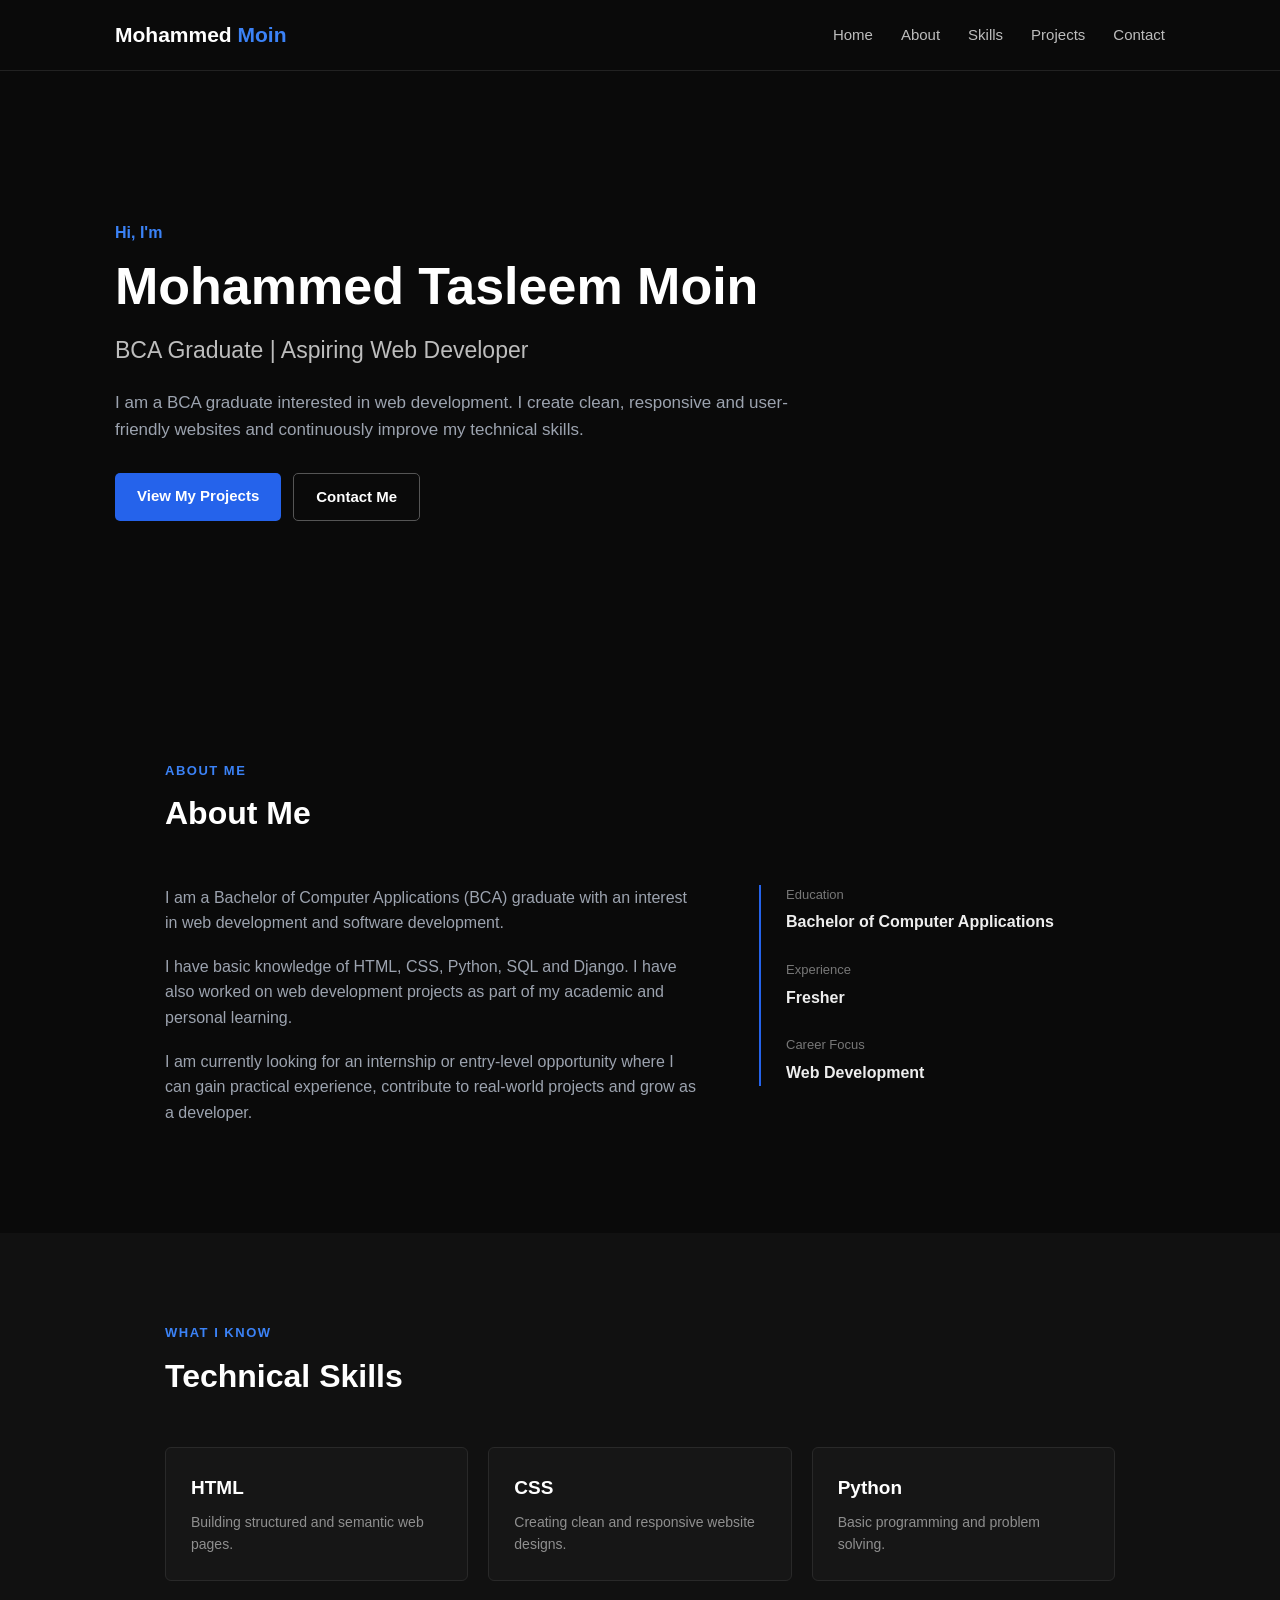
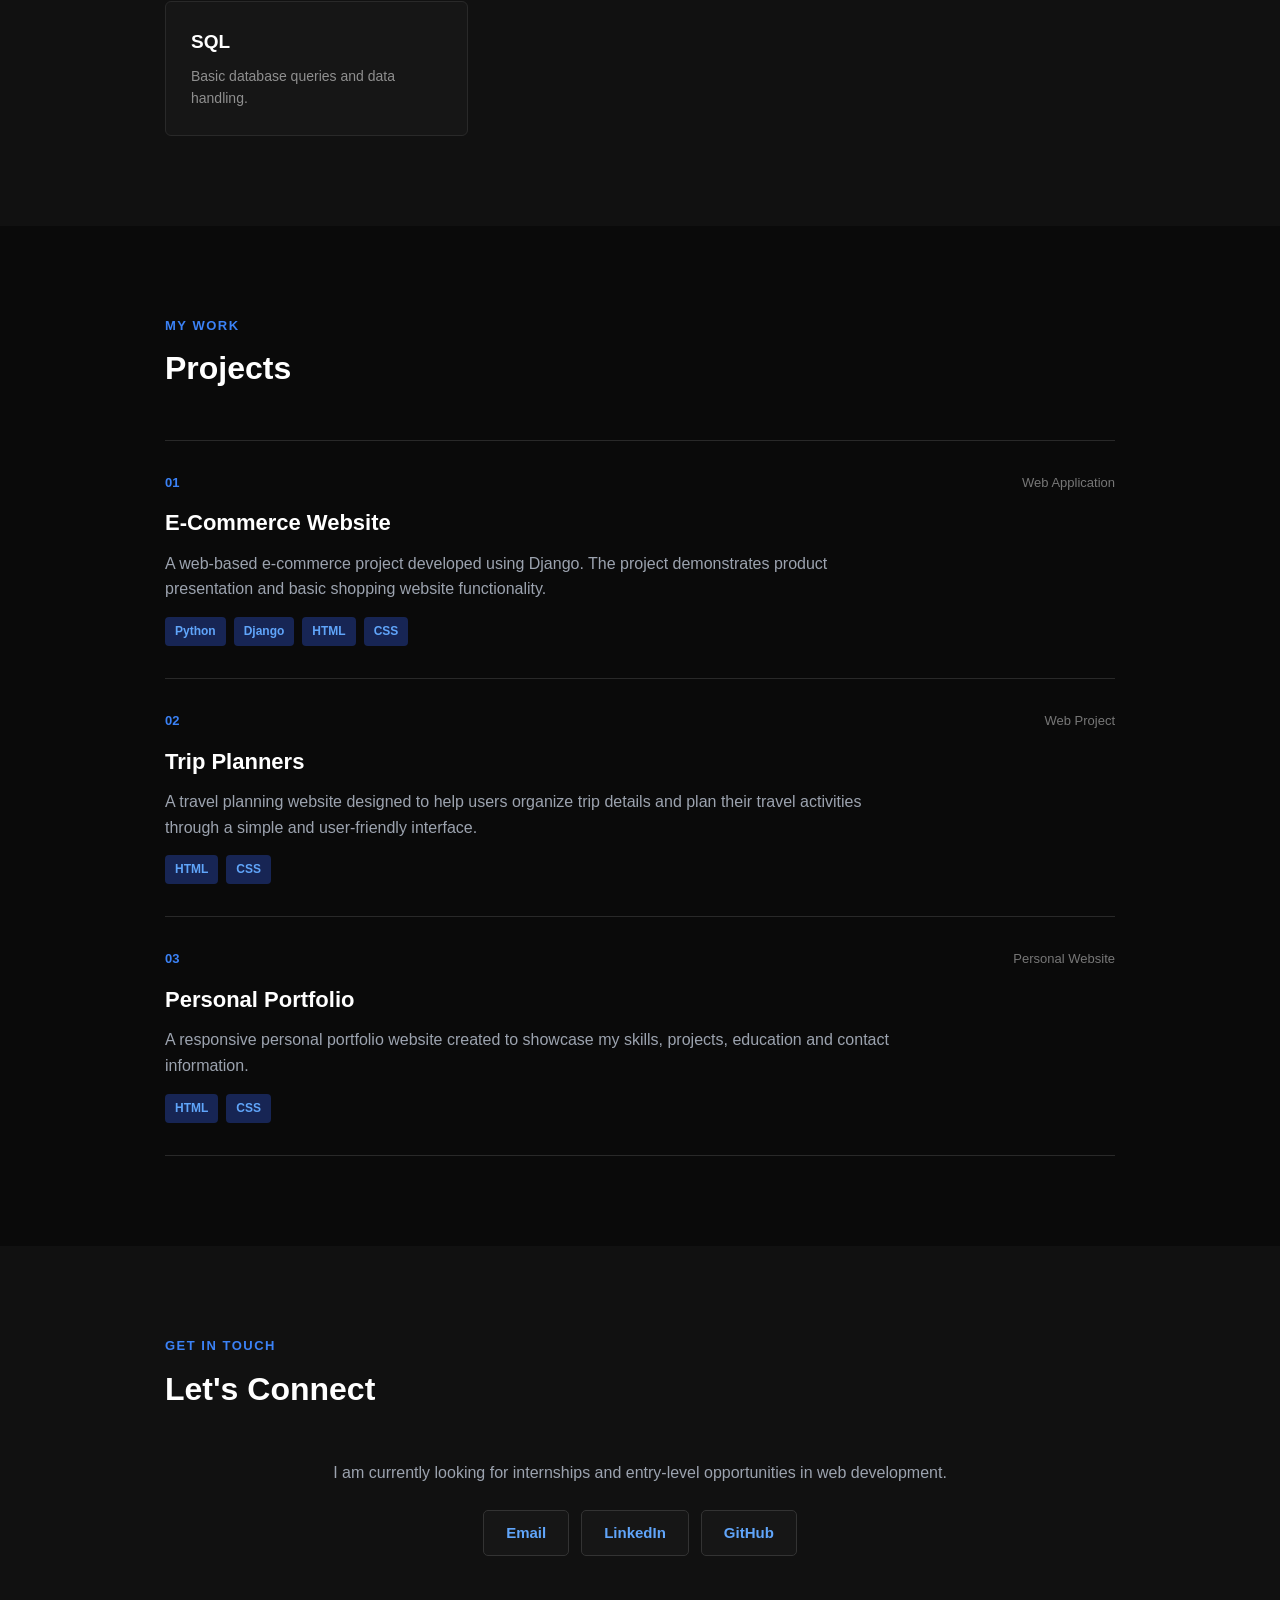
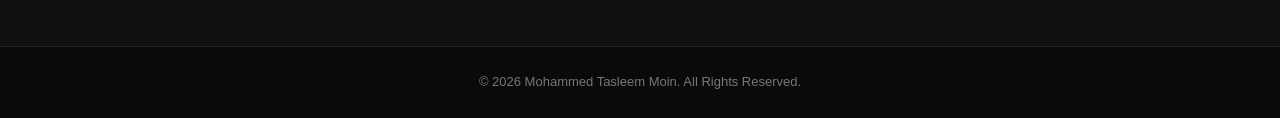
==== index.html @ 20bc186b "Add files via upload" ====
<!DOCTYPE html>
<html lang="en">
<head>
    <meta charset="UTF-8">
    <meta name="viewport" content="width=device-width, initial-scale=1.0">

    <title>Mohammed Tasleem Moin | Web Developer</title>

    <meta name="description"
        content="Portfolio of Mohammed Tasleem Moin, BCA graduate and aspiring web developer.">

    <link rel="stylesheet" href="style.css">
</head>

<body>

    <!-- Navigation -->
    <header class="header">
        <nav class="navbar">

            <a href="#home" class="logo">
                Mohammed <span>Moin</span>
            </a>

            <div class="nav-links">
                <a href="#home">Home</a>
                <a href="#about">About</a>
                <a href="#skills">Skills</a>
                <a href="#projects">Projects</a>
                <a href="#contact">Contact</a>
            </div>

        </nav>
    </header>


    <!-- Hero Section -->
    <main>

        <section id="home" class="hero">

            <div class="hero-content">

                <p class="hero-intro">Hi, I'm</p>

                <h1>Mohammed Tasleem Moin</h1>

                <h2>BCA Graduate | Aspiring Web Developer</h2>

                <p class="hero-description">
                    I am a BCA graduate interested in web development.
                    I create clean, responsive and user-friendly websites
                    and continuously improve my technical skills.
                </p>

                <div class="hero-buttons">
                    <a href="#projects" class="btn primary-btn">
                        View My Projects
                    </a>

                    <a href="#contact" class="btn secondary-btn">
                        Contact Me
                    </a>
                </div>

            </div>

        </section>


        <!-- About Section -->
        <section id="about" class="section">

            <div class="section-heading">
                <p>ABOUT ME</p>
                <h2>About Me</h2>
            </div>

            <div class="about-content">

                <div class="about-text">

                    <p>
                        I am a Bachelor of Computer Applications (BCA)
                        graduate with an interest in web development and
                        software development.
                    </p>

                    <p>
                        I have basic knowledge of HTML, CSS, Python, SQL
                        and Django. I have also worked on web development
                        projects as part of my academic and personal learning.
                    </p>

                    <p>
                        I am currently looking for an internship or
                        entry-level opportunity where I can gain practical
                        experience, contribute to real-world projects and
                        grow as a developer.
                    </p>

                </div>

                <div class="about-details">

                    <div class="detail">
                        <span>Education</span>
                        <strong>Bachelor of Computer Applications</strong>
                    </div>

                    <div class="detail">
                        <span>Experience</span>
                        <strong>Fresher</strong>
                    </div>

                    <div class="detail">
                        <span>Career Focus</span>
                        <strong>Web Development</strong>
                    </div>

                </div>

            </div>

        </section>


        <!-- Skills Section -->
        <section id="skills" class="section light-section">

            <div class="section-heading">
                <p>WHAT I KNOW</p>
                <h2>Technical Skills</h2>
            </div>

            <div class="skills-list">

                <div class="skill">
                    <h3>HTML</h3>
                    <p>Building structured and semantic web pages.</p>
                </div>

                <div class="skill">
                    <h3>CSS</h3>
                    <p>Creating clean and responsive website designs.</p>
                </div>

                <div class="skill">
                    <h3>Python</h3>
                    <p>Basic programming and problem solving.</p>
                </div>

                <div class="skill">
                    <h3>SQL</h3>
                    <p>Basic database queries and data handling.</p>
                </div>

                

            </div>

        </section>


        <!-- Projects Section -->
        <section id="projects" class="section">

            <div class="section-heading">
                <p>MY WORK</p>
                <h2>Projects</h2>
            </div>

            <div class="projects-list">

                <!-- Project 1 -->
                <article class="project">

                    <div class="project-top">
                        <span class="project-number">01</span>
                        <span class="project-type">Web Application</span>
                    </div>

                    <h3>E-Commerce Website</h3>

                    <p>
                        A web-based e-commerce project developed using
                        Django. The project demonstrates product
                        presentation and basic shopping website functionality.
                    </p>

                    <div class="technologies">
                        <span>Python</span>
                        <span>Django</span>
                        <span>HTML</span>
                        <span>CSS</span>
                    </div>

                </article>


                <!-- Project 2 -->
                <article class="project">

                    <div class="project-top">
                        <span class="project-number">02</span>
                        <span class="project-type">Web Project</span>
                    </div>

                    <h3>Trip Planners</h3>

                    <p>
                        A travel planning website designed to help users
                        organize trip details and plan their travel activities
                        through a simple and user-friendly interface.
                    </p>

                    <div class="technologies">
                        <span>HTML</span>
                        <span>CSS</span>
                    </div>

                </article>


                <!-- Project 3 -->
                <article class="project">

                    <div class="project-top">
                        <span class="project-number">03</span>
                        <span class="project-type">Personal Website</span>
                    </div>

                    <h3>Personal Portfolio</h3>

                    <p>
                        A responsive personal portfolio website created to
                        showcase my skills, projects, education and contact
                        information.
                    </p>

                    <div class="technologies">
                        <span>HTML</span>
                        <span>CSS</span>
                    </div>

                </article>

            </div>

        </section>


        <!-- Contact Section -->
        <section id="contact" class="section light-section">

            <div class="section-heading">
                <p>GET IN TOUCH</p>
                <h2>Let's Connect</h2>
            </div>

            <div class="contact-content">

                <p>
                    I am currently looking for internships and entry-level
                    opportunities in web development.
                </p>

                <div class="contact-links">

                    <!-- We will replace these with your real links later -->

                    <a href="mdtasleemmoin@gmail.com">
                        Email
                    </a>

                    <a href="#" target="_blank">
                        LinkedIn
                    </a>

                    <a href="#" target="_blank">
                        GitHub
                    </a>

                </div>

            </div>

        </section>

    </main>


    <!-- Footer -->
    <footer class="footer">

        <p>
            © 2026 Mohammed Tasleem Moin. All Rights Reserved.
        </p>

    </footer>

</body>
</html>
---- style.css ----
/* =========================
   RESET
========================= */

* {
    margin: 0;
    padding: 0;
    box-sizing: border-box;
}

html {
    scroll-behavior: smooth;
}

body {
    font-family: Arial, Helvetica, sans-serif;
    background-color: #0a0a0a;
    color: #f5f5f5;
    line-height: 1.6;
}

a {
    text-decoration: none;
    color: inherit;
}


/* =========================
   HEADER
========================= */

.header {
    width: 100%;
    background-color: #0a0a0a;
    border-bottom: 1px solid #222222;

    position: sticky;
    top: 0;
    z-index: 1000;
}

.navbar {
    max-width: 1100px;
    margin: 0 auto;
    padding: 18px 25px;

    display: flex;
    align-items: center;
    justify-content: space-between;
}

.logo {
    font-size: 21px;
    font-weight: 700;
    color: #ffffff;
}

.logo span {
    color: #3b82f6;
}

.nav-links {
    display: flex;
    align-items: center;
    gap: 28px;
}

.nav-links a {
    font-size: 15px;
    color: #bdbdbd;
    transition: color 0.2s ease;
}

.nav-links a:hover {
    color: #3b82f6;
}


/* =========================
   HERO
========================= */

.hero {
    max-width: 1100px;
    min-height: 600px;
    margin: 0 auto;

    padding: 100px 25px;

    display: flex;
    align-items: center;
}

.hero-content {
    max-width: 780px;
}

.hero-intro {
    color: #3b82f6;
    font-size: 16px;
    font-weight: 700;
    margin-bottom: 12px;
}

.hero h1 {
    font-size: 52px;
    line-height: 1.15;
    color: #ffffff;
    margin-bottom: 15px;
}

.hero h2 {
    font-size: 23px;
    font-weight: 400;
    color: #bdbdbd;
    margin-bottom: 20px;
}

.hero-description {
    max-width: 680px;
    font-size: 17px;
    color: #9ca3af;
}

.hero-buttons {
    margin-top: 30px;

    display: flex;
    gap: 12px;
    flex-wrap: wrap;
}

.btn {
    display: inline-block;
    padding: 11px 22px;

    border-radius: 5px;

    font-size: 15px;
    font-weight: 600;

    transition: all 0.2s ease;
}

.primary-btn {
    background-color: #2563eb;
    color: #ffffff;
}

.primary-btn:hover {
    background-color: #1d4ed8;
}

.secondary-btn {
    background-color: transparent;
    color: #ffffff;
    border: 1px solid #555555;
}

.secondary-btn:hover {
    border-color: #3b82f6;
    color: #3b82f6;
}


/* =========================
   COMMON SECTIONS
========================= */

.section {
    max-width: 1000px;
    margin: 0 auto;
    padding: 90px 25px;
}

.light-section {
    max-width: none;
    padding-left: calc((100% - 950px) / 2);
    padding-right: calc((100% - 950px) / 2);

    background-color: #111111;
}

.section-heading {
    margin-bottom: 45px;
}

.section-heading p {
    color: #3b82f6;
    font-size: 13px;
    font-weight: 700;
    letter-spacing: 1.5px;
    margin-bottom: 7px;
}

.section-heading h2 {
    font-size: 32px;
    color: #ffffff;
}


/* =========================
   ABOUT
========================= */

.about-content {
    display: grid;
    grid-template-columns: 1.5fr 1fr;
    gap: 60px;
    align-items: start;
}

.about-text p {
    color: #9ca3af;
    margin-bottom: 18px;
}

.about-details {
    border-left: 2px solid #2563eb;
    padding-left: 25px;
}

.detail {
    margin-bottom: 25px;
}

.detail:last-child {
    margin-bottom: 0;
}

.detail span {
    display: block;
    font-size: 13px;
    color: #777777;
    margin-bottom: 4px;
}

.detail strong {
    display: block;
    font-size: 16px;
    color: #eeeeee;
}


/* =========================
   SKILLS
========================= */

.skills-list {
    display: grid;
    grid-template-columns: repeat(3, 1fr);
    gap: 20px;
}

.skill {
    background-color: #161616;
    border: 1px solid #292929;
    padding: 25px;

    border-radius: 6px;

    transition: border-color 0.2s ease;
}

.skill:hover {
    border-color: #2563eb;
}

.skill h3 {
    font-size: 19px;
    color: #ffffff;
    margin-bottom: 7px;
}

.skill p {
    font-size: 14px;
    color: #8f8f8f;
}


/* =========================
   PROJECTS
========================= */

.projects-list {
    border-top: 1px solid #292929;
}

.project {
    padding: 32px 0;
    border-bottom: 1px solid #292929;
}

.project-top {
    display: flex;
    align-items: center;
    justify-content: space-between;

    margin-bottom: 12px;
}

.project-number {
    color: #3b82f6;
    font-size: 13px;
    font-weight: 700;
}

.project-type {
    color: #777777;
    font-size: 13px;
}

.project h3 {
    font-size: 22px;
    color: #ffffff;
    margin-bottom: 10px;
}

.project > p {
    max-width: 750px;
    color: #9ca3af;
    margin-bottom: 15px;
}

.technologies {
    display: flex;
    flex-wrap: wrap;
    gap: 8px;
}

.technologies span {
    padding: 5px 10px;

    background-color: #172554;
    color: #60a5fa;

    border-radius: 4px;

    font-size: 12px;
    font-weight: 600;
}


/* =========================
   CONTACT
========================= */

.contact-content {
    text-align: center;
    max-width: 650px;
    margin: 0 auto;
}

.contact-content > p {
    color: #9ca3af;
    margin-bottom: 25px;
}

.contact-links {
    display: flex;
    justify-content: center;
    gap: 12px;
    flex-wrap: wrap;
}

.contact-links a {
    padding: 10px 22px;

    background-color: #161616;
    border: 1px solid #333333;
    border-radius: 5px;

    color: #60a5fa;
    font-size: 15px;
    font-weight: 600;

    transition: all 0.2s ease;
}

.contact-links a:hover {
    border-color: #2563eb;
    background-color: #172554;
}


/* =========================
   FOOTER
========================= */

.footer {
    text-align: center;

    padding: 25px;

    background-color: #0a0a0a;
    border-top: 1px solid #222222;

    color: #777777;
    font-size: 13px;
}


/* =========================
   TABLET
========================= */

@media (max-width: 850px) {

    .hero h1 {
        font-size: 44px;
    }

    .about-content {
        grid-template-columns: 1fr;
        gap: 35px;
    }

    .skills-list {
        grid-template-columns: repeat(2, 1fr);
    }

    .light-section {
        padding-left: 25px;
        padding-right: 25px;
    }
}


/* =========================
   MOBILE
========================= */

@media (max-width: 600px) {

    .navbar {
        flex-direction: column;
        gap: 15px;
        padding: 15px 20px;
    }

    .nav-links {
        gap: 16px;
        flex-wrap: wrap;
        justify-content: center;
    }

    .nav-links a {
        font-size: 13px;
    }

    .hero {
        min-height: auto;
        padding: 80px 25px;
    }

    .hero h1 {
        font-size: 36px;
    }

    .hero h2 {
        font-size: 19px;
    }

    .hero-description {
        font-size: 15px;
    }

    .section {
        padding: 65px 25px;
    }

    .section-heading h2 {
        font-size: 28px;
    }

    .skills-list {
        grid-template-columns: 1fr;
    }

    .project-top {
        align-items: flex-start;
        gap: 10px;
    }

    .contact-links {
        flex-direction: column;
    }

    .contact-links a {
        width: 100%;
    }
}
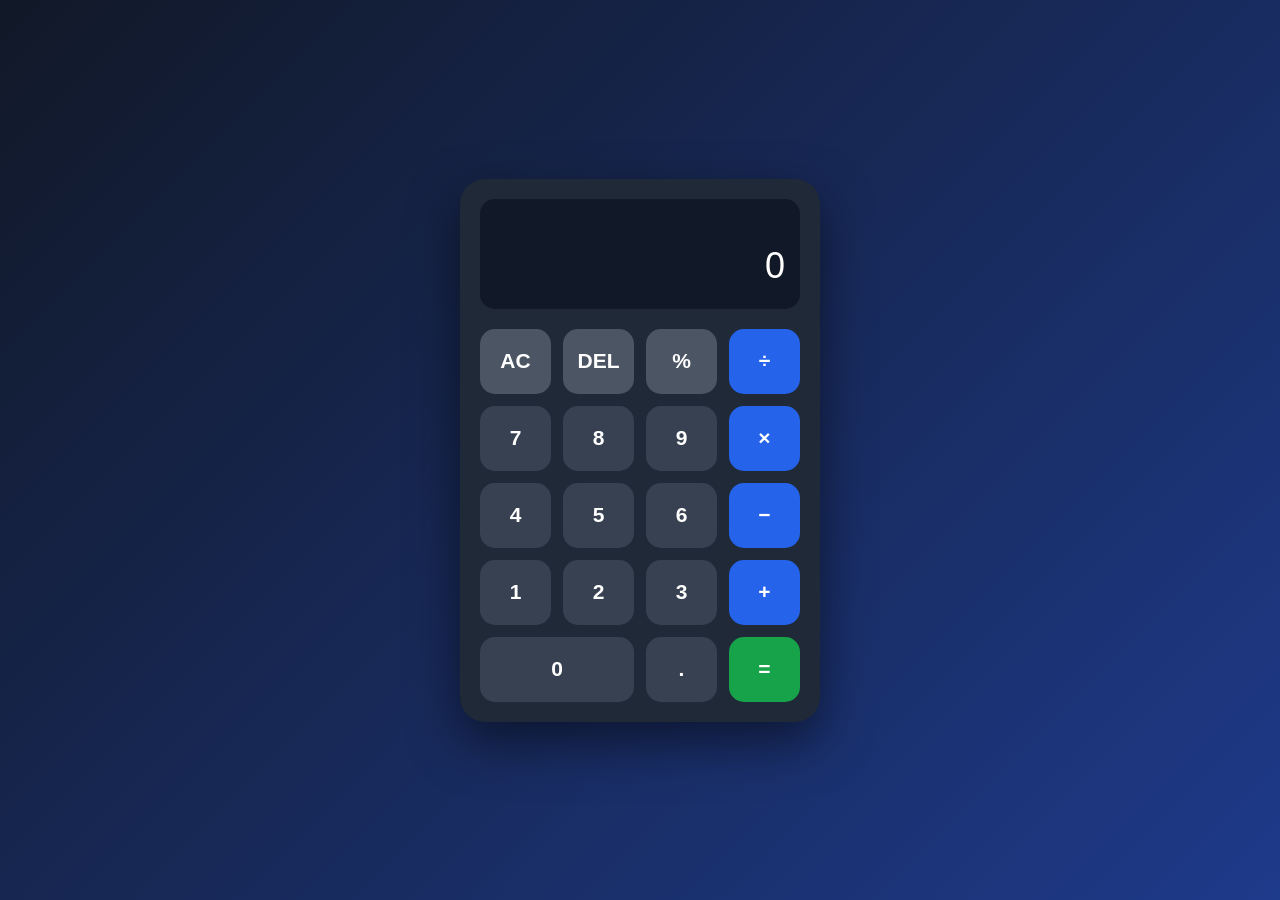
==== commit cd1623df: "Add files via upload" ====
--- a/index.html
+++ b/index.html
@@ -3,301 +3,46 @@
 <head>
     <meta charset="UTF-8">
     <meta name="viewport" content="width=device-width, initial-scale=1.0">
-
-    <title>Mohammed Tasleem Moin | Web Developer</title>
-
-    <meta name="description"
-        content="Portfolio of Mohammed Tasleem Moin, BCA graduate and aspiring web developer.">
-
+    <title>Modern Calculator</title>
     <link rel="stylesheet" href="style.css">
 </head>
-
 <body>
 
-    <!-- Navigation -->
-    <header class="header">
-        <nav class="navbar">
+    <div class="calculator">
 
-            <a href="#home" class="logo">
-                Mohammed <span>Moin</span>
-            </a>
+        <div class="display">
+            <div id="previous"></div>
+            <input type="text" id="display" value="0" readonly>
+        </div>
 
-            <div class="nav-links">
-                <a href="#home">Home</a>
-                <a href="#about">About</a>
-                <a href="#skills">Skills</a>
-                <a href="#projects">Projects</a>
-                <a href="#contact">Contact</a>
-            </div>
+        <div class="buttons">
+            <button class="function" onclick="clearAll()">AC</button>
+            <button class="function" onclick="deleteLast()">DEL</button>
+            <button class="function" onclick="percentage()">%</button>
+            <button class="operator" onclick="chooseOperator('/')">÷</button>
 
-        </nav>
-    </header>
+            <button onclick="number('7')">7</button>
+            <button onclick="number('8')">8</button>
+            <button onclick="number('9')">9</button>
+            <button class="operator" onclick="chooseOperator('*')">×</button>
 
+            <button onclick="number('4')">4</button>
+            <button onclick="number('5')">5</button>
+            <button onclick="number('6')">6</button>
+            <button class="operator" onclick="chooseOperator('-')">−</button>
 
-    <!-- Hero Section -->
-    <main>
+            <button onclick="number('1')">1</button>
+            <button onclick="number('2')">2</button>
+            <button onclick="number('3')">3</button>
+            <button class="operator" onclick="chooseOperator('+')">+</button>
 
-        <section id="home" class="hero">
+            <button class="zero" onclick="number('0')">0</button>
+            <button onclick="decimal()">.</button>
+            <button class="equal" onclick="calculate()">=</button>
+        </div>
 
-            <div class="hero-content">
+    </div>
 
-                <p class="hero-intro">Hi, I'm</p>
-
-                <h1>Mohammed Tasleem Moin</h1>
-
-                <h2>BCA Graduate | Aspiring Web Developer</h2>
-
-                <p class="hero-description">
-                    I am a BCA graduate interested in web development.
-                    I create clean, responsive and user-friendly websites
-                    and continuously improve my technical skills.
-                </p>
-
-                <div class="hero-buttons">
-                    <a href="#projects" class="btn primary-btn">
-                        View My Projects
-                    </a>
-
-                    <a href="#contact" class="btn secondary-btn">
-                        Contact Me
-                    </a>
-                </div>
-
-            </div>
-
-        </section>
-
-
-        <!-- About Section -->
-        <section id="about" class="section">
-
-            <div class="section-heading">
-                <p>ABOUT ME</p>
-                <h2>About Me</h2>
-            </div>
-
-            <div class="about-content">
-
-                <div class="about-text">
-
-                    <p>
-                        I am a Bachelor of Computer Applications (BCA)
-                        graduate with an interest in web development and
-                        software development.
-                    </p>
-
-                    <p>
-                        I have basic knowledge of HTML, CSS, Python, SQL
-                        and Django. I have also worked on web development
-                        projects as part of my academic and personal learning.
-                    </p>
-
-                    <p>
-                        I am currently looking for an internship or
-                        entry-level opportunity where I can gain practical
-                        experience, contribute to real-world projects and
-                        grow as a developer.
-                    </p>
-
-                </div>
-
-                <div class="about-details">
-
-                    <div class="detail">
-                        <span>Education</span>
-                        <strong>Bachelor of Computer Applications</strong>
-                    </div>
-
-                    <div class="detail">
-                        <span>Experience</span>
-                        <strong>Fresher</strong>
-                    </div>
-
-                    <div class="detail">
-                        <span>Career Focus</span>
-                        <strong>Web Development</strong>
-                    </div>
-
-                </div>
-
-            </div>
-
-        </section>
-
-
-        <!-- Skills Section -->
-        <section id="skills" class="section light-section">
-
-            <div class="section-heading">
-                <p>WHAT I KNOW</p>
-                <h2>Technical Skills</h2>
-            </div>
-
-            <div class="skills-list">
-
-                <div class="skill">
-                    <h3>HTML</h3>
-                    <p>Building structured and semantic web pages.</p>
-                </div>
-
-                <div class="skill">
-                    <h3>CSS</h3>
-                    <p>Creating clean and responsive website designs.</p>
-                </div>
-
-                <div class="skill">
-                    <h3>Python</h3>
-                    <p>Basic programming and problem solving.</p>
-                </div>
-
-                <div class="skill">
-                    <h3>SQL</h3>
-                    <p>Basic database queries and data handling.</p>
-                </div>
-
-                
-
-            </div>
-
-        </section>
-
-
-        <!-- Projects Section -->
-        <section id="projects" class="section">
-
-            <div class="section-heading">
-                <p>MY WORK</p>
-                <h2>Projects</h2>
-            </div>
-
-            <div class="projects-list">
-
-                <!-- Project 1 -->
-                <article class="project">
-
-                    <div class="project-top">
-                        <span class="project-number">01</span>
-                        <span class="project-type">Web Application</span>
-                    </div>
-
-                    <h3>E-Commerce Website</h3>
-
-                    <p>
-                        A web-based e-commerce project developed using
-                        Django. The project demonstrates product
-                        presentation and basic shopping website functionality.
-                    </p>
-
-                    <div class="technologies">
-                        <span>Python</span>
-                        <span>Django</span>
-                        <span>HTML</span>
-                        <span>CSS</span>
-                    </div>
-
-                </article>
-
-
-                <!-- Project 2 -->
-                <article class="project">
-
-                    <div class="project-top">
-                        <span class="project-number">02</span>
-                        <span class="project-type">Web Project</span>
-                    </div>
-
-                    <h3>Trip Planners</h3>
-
-                    <p>
-                        A travel planning website designed to help users
-                        organize trip details and plan their travel activities
-                        through a simple and user-friendly interface.
-                    </p>
-
-                    <div class="technologies">
-                        <span>HTML</span>
-                        <span>CSS</span>
-                    </div>
-
-                </article>
-
-
-                <!-- Project 3 -->
-                <article class="project">
-
-                    <div class="project-top">
-                        <span class="project-number">03</span>
-                        <span class="project-type">Personal Website</span>
-                    </div>
-
-                    <h3>Personal Portfolio</h3>
-
-                    <p>
-                        A responsive personal portfolio website created to
-                        showcase my skills, projects, education and contact
-                        information.
-                    </p>
-
-                    <div class="technologies">
-                        <span>HTML</span>
-                        <span>CSS</span>
-                    </div>
-
-                </article>
-
-            </div>
-
-        </section>
-
-
-        <!-- Contact Section -->
-        <section id="contact" class="section light-section">
-
-            <div class="section-heading">
-                <p>GET IN TOUCH</p>
-                <h2>Let's Connect</h2>
-            </div>
-
-            <div class="contact-content">
-
-                <p>
-                    I am currently looking for internships and entry-level
-                    opportunities in web development.
-                </p>
-
-                <div class="contact-links">
-
-                    <!-- We will replace these with your real links later -->
-
-                    <a href="mdtasleemmoin@gmail.com">
-                        Email
-                    </a>
-
-                    <a href="#" target="_blank">
-                        LinkedIn
-                    </a>
-
-                    <a href="#" target="_blank">
-                        GitHub
-                    </a>
-
-                </div>
-
-            </div>
-
-        </section>
-
-    </main>
-
-
-    <!-- Footer -->
-    <footer class="footer">
-
-        <p>
-            © 2026 Mohammed Tasleem Moin. All Rights Reserved.
-        </p>
-
-    </footer>
-
+    <script src="script.js"></script>
 </body>
 </html>
--- a/style.css
+++ b/style.css
@@ -1,492 +1,107 @@
-/* =========================
-   RESET
-========================= */
-
 * {
     margin: 0;
     padding: 0;
     box-sizing: border-box;
 }
 
-html {
-    scroll-behavior: smooth;
+body {
+    min-height: 100vh;
+    display: flex;
+    justify-content: center;
+    align-items: center;
+    background: linear-gradient(135deg, #111827, #1e3a8a);
+    font-family: Arial, sans-serif;
 }
 
-body {
-    font-family: Arial, Helvetica, sans-serif;
-    background-color: #0a0a0a;
-    color: #f5f5f5;
-    line-height: 1.6;
+.calculator {
+    width: 360px;
+    padding: 20px;
+    border-radius: 25px;
+    background: #1f2937;
+    box-shadow: 0 20px 50px rgba(0, 0, 0, 0.5);
 }
 
-a {
-    text-decoration: none;
-    color: inherit;
+.display {
+    height: 110px;
+    padding: 15px;
+    margin-bottom: 20px;
+    border-radius: 15px;
+    background: #111827;
+    overflow: hidden;
 }
 
-
-/* =========================
-   HEADER
-========================= */
-
-.header {
-    width: 100%;
-    background-color: #0a0a0a;
-    border-bottom: 1px solid #222222;
-
-    position: sticky;
-    top: 0;
-    z-index: 1000;
+#previous {
+    height: 25px;
+    color: #9ca3af;
+    text-align: right;
+    font-size: 16px;
 }
 
-.navbar {
-    max-width: 1100px;
-    margin: 0 auto;
-    padding: 18px 25px;
-
-    display: flex;
-    align-items: center;
-    justify-content: space-between;
+#display {
+    width: 100%;
+    height: 55px;
+    border: none;
+    outline: none;
+    background: transparent;
+    color: white;
+    text-align: right;
+    font-size: 36px;
 }
 
-.logo {
-    font-size: 21px;
-    font-weight: 700;
-    color: #ffffff;
+.buttons {
+    display: grid;
+    grid-template-columns: repeat(4, 1fr);
+    gap: 12px;
 }
 
-.logo span {
-    color: #3b82f6;
+button {
+    height: 65px;
+    border: none;
+    border-radius: 15px;
+    background: #374151;
+    color: white;
+    font-size: 21px;
+    font-weight: bold;
+    cursor: pointer;
+    transition: 0.2s;
 }
 
-.nav-links {
-    display: flex;
-    align-items: center;
-    gap: 28px;
+button:hover {
+    transform: scale(1.05);
+    filter: brightness(1.2);
 }
 
-.nav-links a {
-    font-size: 15px;
-    color: #bdbdbd;
-    transition: color 0.2s ease;
+button:active {
+    transform: scale(0.95);
 }
 
-.nav-links a:hover {
-    color: #3b82f6;
+.operator {
+    background: #2563eb;
 }
 
-
-/* =========================
-   HERO
-========================= */
-
-.hero {
-    max-width: 1100px;
-    min-height: 600px;
-    margin: 0 auto;
-
-    padding: 100px 25px;
-
-    display: flex;
-    align-items: center;
+.function {
+    background: #4b5563;
 }
 
-.hero-content {
-    max-width: 780px;
+.equal {
+    background: #16a34a;
 }
 
-.hero-intro {
-    color: #3b82f6;
-    font-size: 16px;
-    font-weight: 700;
-    margin-bottom: 12px;
+.zero {
+    grid-column: span 2;
 }
 
-.hero h1 {
-    font-size: 52px;
-    line-height: 1.15;
-    color: #ffffff;
-    margin-bottom: 15px;
-}
-
-.hero h2 {
-    font-size: 23px;
-    font-weight: 400;
-    color: #bdbdbd;
-    margin-bottom: 20px;
-}
-
-.hero-description {
-    max-width: 680px;
-    font-size: 17px;
-    color: #9ca3af;
-}
-
-.hero-buttons {
-    margin-top: 30px;
-
-    display: flex;
-    gap: 12px;
-    flex-wrap: wrap;
-}
-
-.btn {
-    display: inline-block;
-    padding: 11px 22px;
-
-    border-radius: 5px;
-
-    font-size: 15px;
-    font-weight: 600;
-
-    transition: all 0.2s ease;
-}
-
-.primary-btn {
-    background-color: #2563eb;
-    color: #ffffff;
-}
-
-.primary-btn:hover {
-    background-color: #1d4ed8;
-}
-
-.secondary-btn {
-    background-color: transparent;
-    color: #ffffff;
-    border: 1px solid #555555;
-}
-
-.secondary-btn:hover {
-    border-color: #3b82f6;
-    color: #3b82f6;
-}
-
-
-/* =========================
-   COMMON SECTIONS
-========================= */
-
-.section {
-    max-width: 1000px;
-    margin: 0 auto;
-    padding: 90px 25px;
-}
-
-.light-section {
-    max-width: none;
-    padding-left: calc((100% - 950px) / 2);
-    padding-right: calc((100% - 950px) / 2);
-
-    background-color: #111111;
-}
-
-.section-heading {
-    margin-bottom: 45px;
-}
-
-.section-heading p {
-    color: #3b82f6;
-    font-size: 13px;
-    font-weight: 700;
-    letter-spacing: 1.5px;
-    margin-bottom: 7px;
-}
-
-.section-heading h2 {
-    font-size: 32px;
-    color: #ffffff;
-}
-
-
-/* =========================
-   ABOUT
-========================= */
-
-.about-content {
-    display: grid;
-    grid-template-columns: 1.5fr 1fr;
-    gap: 60px;
-    align-items: start;
-}
-
-.about-text p {
-    color: #9ca3af;
-    margin-bottom: 18px;
-}
-
-.about-details {
-    border-left: 2px solid #2563eb;
-    padding-left: 25px;
-}
-
-.detail {
-    margin-bottom: 25px;
-}
-
-.detail:last-child {
-    margin-bottom: 0;
-}
-
-.detail span {
-    display: block;
-    font-size: 13px;
-    color: #777777;
-    margin-bottom: 4px;
-}
-
-.detail strong {
-    display: block;
-    font-size: 16px;
-    color: #eeeeee;
-}
-
-
-/* =========================
-   SKILLS
-========================= */
-
-.skills-list {
-    display: grid;
-    grid-template-columns: repeat(3, 1fr);
-    gap: 20px;
-}
-
-.skill {
-    background-color: #161616;
-    border: 1px solid #292929;
-    padding: 25px;
-
-    border-radius: 6px;
-
-    transition: border-color 0.2s ease;
-}
-
-.skill:hover {
-    border-color: #2563eb;
-}
-
-.skill h3 {
-    font-size: 19px;
-    color: #ffffff;
-    margin-bottom: 7px;
-}
-
-.skill p {
-    font-size: 14px;
-    color: #8f8f8f;
-}
-
-
-/* =========================
-   PROJECTS
-========================= */
-
-.projects-list {
-    border-top: 1px solid #292929;
-}
-
-.project {
-    padding: 32px 0;
-    border-bottom: 1px solid #292929;
-}
-
-.project-top {
-    display: flex;
-    align-items: center;
-    justify-content: space-between;
-
-    margin-bottom: 12px;
-}
-
-.project-number {
-    color: #3b82f6;
-    font-size: 13px;
-    font-weight: 700;
-}
-
-.project-type {
-    color: #777777;
-    font-size: 13px;
-}
-
-.project h3 {
-    font-size: 22px;
-    color: #ffffff;
-    margin-bottom: 10px;
-}
-
-.project > p {
-    max-width: 750px;
-    color: #9ca3af;
-    margin-bottom: 15px;
-}
-
-.technologies {
-    display: flex;
-    flex-wrap: wrap;
-    gap: 8px;
-}
-
-.technologies span {
-    padding: 5px 10px;
-
-    background-color: #172554;
-    color: #60a5fa;
-
-    border-radius: 4px;
-
-    font-size: 12px;
-    font-weight: 600;
-}
-
-
-/* =========================
-   CONTACT
-========================= */
-
-.contact-content {
-    text-align: center;
-    max-width: 650px;
-    margin: 0 auto;
-}
-
-.contact-content > p {
-    color: #9ca3af;
-    margin-bottom: 25px;
-}
-
-.contact-links {
-    display: flex;
-    justify-content: center;
-    gap: 12px;
-    flex-wrap: wrap;
-}
-
-.contact-links a {
-    padding: 10px 22px;
-
-    background-color: #161616;
-    border: 1px solid #333333;
-    border-radius: 5px;
-
-    color: #60a5fa;
-    font-size: 15px;
-    font-weight: 600;
-
-    transition: all 0.2s ease;
-}
-
-.contact-links a:hover {
-    border-color: #2563eb;
-    background-color: #172554;
-}
-
-
-/* =========================
-   FOOTER
-========================= */
-
-.footer {
-    text-align: center;
-
-    padding: 25px;
-
-    background-color: #0a0a0a;
-    border-top: 1px solid #222222;
-
-    color: #777777;
-    font-size: 13px;
-}
-
-
-/* =========================
-   TABLET
-========================= */
-
-@media (max-width: 850px) {
-
-    .hero h1 {
-        font-size: 44px;
+@media (max-width: 450px) {
+    .calculator {
+        width: 92%;
+        padding: 15px;
     }
 
-    .about-content {
-        grid-template-columns: 1fr;
-        gap: 35px;
+    button {
+        height: 58px;
     }
 
-    .skills-list {
-        grid-template-columns: repeat(2, 1fr);
-    }
-
-    .light-section {
-        padding-left: 25px;
-        padding-right: 25px;
-    }
-}
-
-
-/* =========================
-   MOBILE
-========================= */
-
-@media (max-width: 600px) {
-
-    .navbar {
-        flex-direction: column;
-        gap: 15px;
-        padding: 15px 20px;
-    }
-
-    .nav-links {
-        gap: 16px;
-        flex-wrap: wrap;
-        justify-content: center;
-    }
-
-    .nav-links a {
-        font-size: 13px;
-    }
-
-    .hero {
-        min-height: auto;
-        padding: 80px 25px;
-    }
-
-    .hero h1 {
-        font-size: 36px;
-    }
-
-    .hero h2 {
-        font-size: 19px;
-    }
-
-    .hero-description {
-        font-size: 15px;
-    }
-
-    .section {
-        padding: 65px 25px;
-    }
-
-    .section-heading h2 {
-        font-size: 28px;
-    }
-
-    .skills-list {
-        grid-template-columns: 1fr;
-    }
-
-    .project-top {
-        align-items: flex-start;
-        gap: 10px;
-    }
-
-    .contact-links {
-        flex-direction: column;
-    }
-
-    .contact-links a {
-        width: 100%;
+    #display {
+        font-size: 30px;
     }
 }
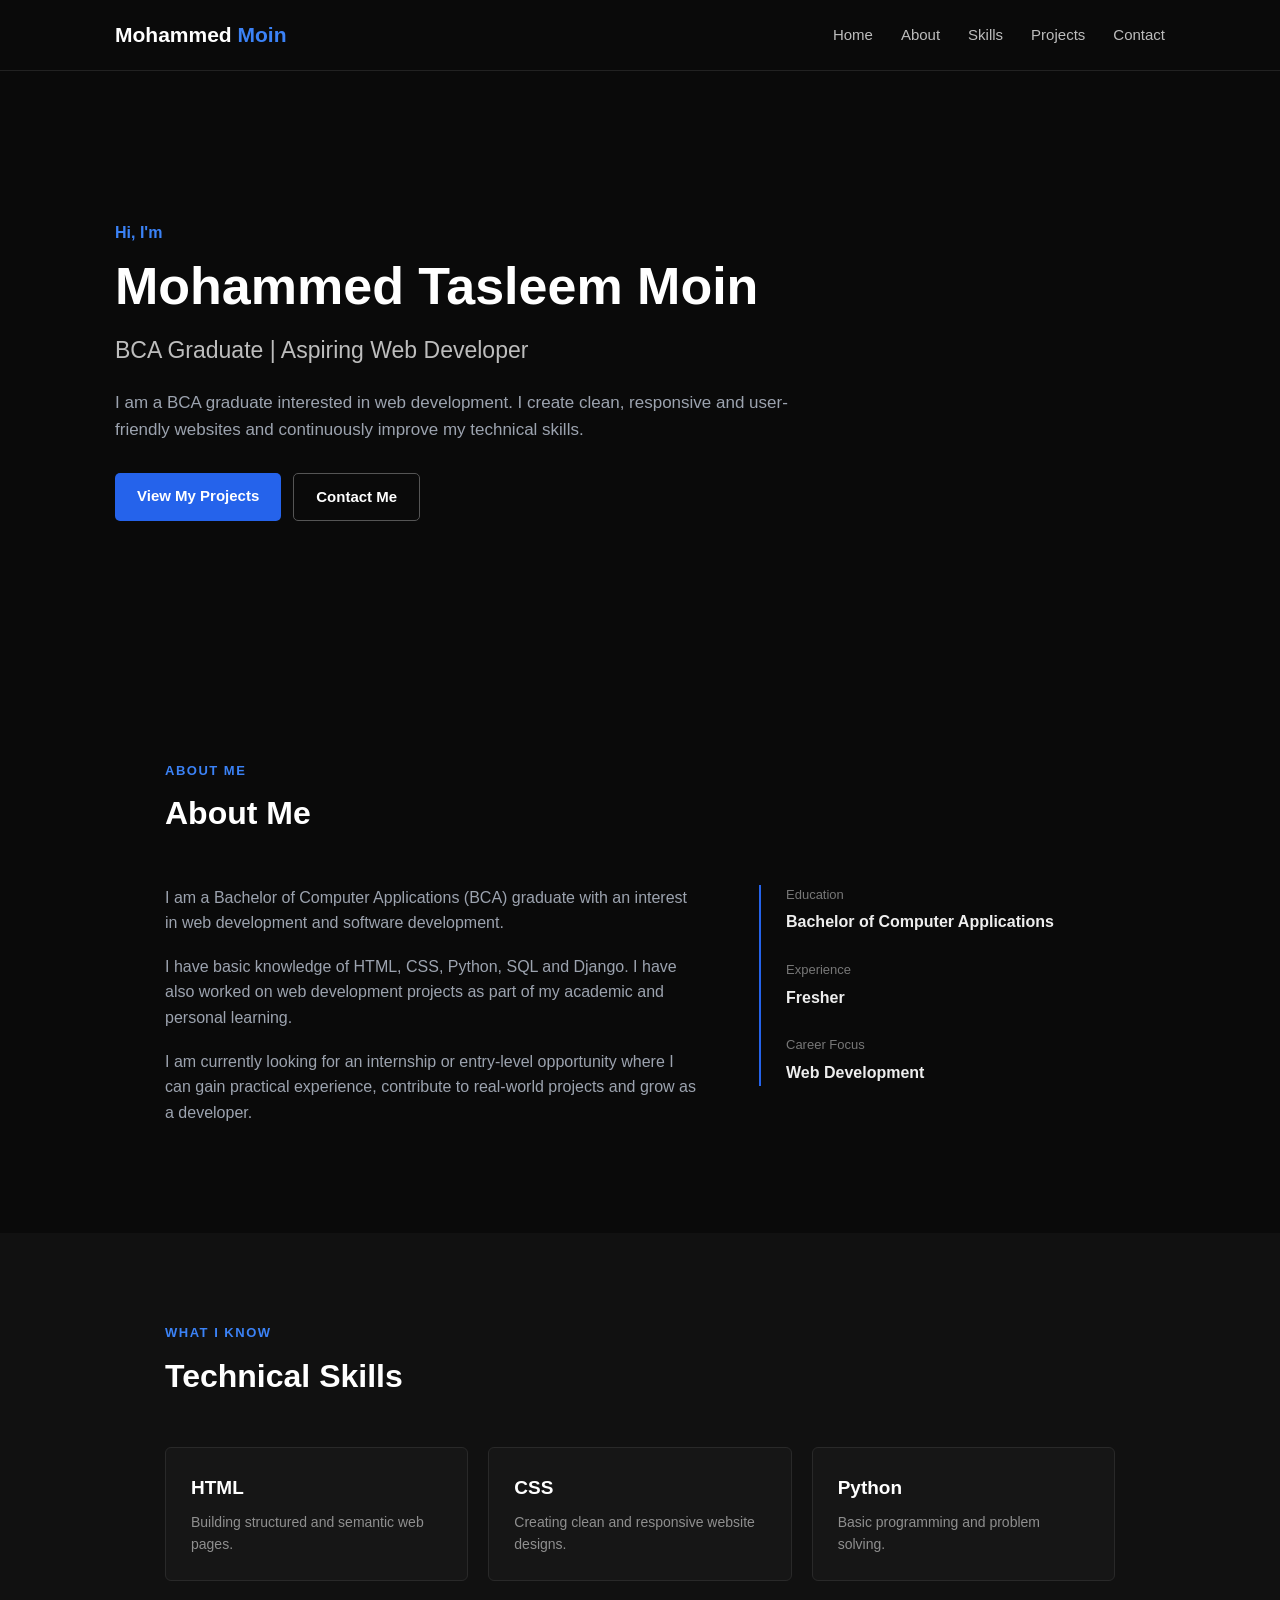
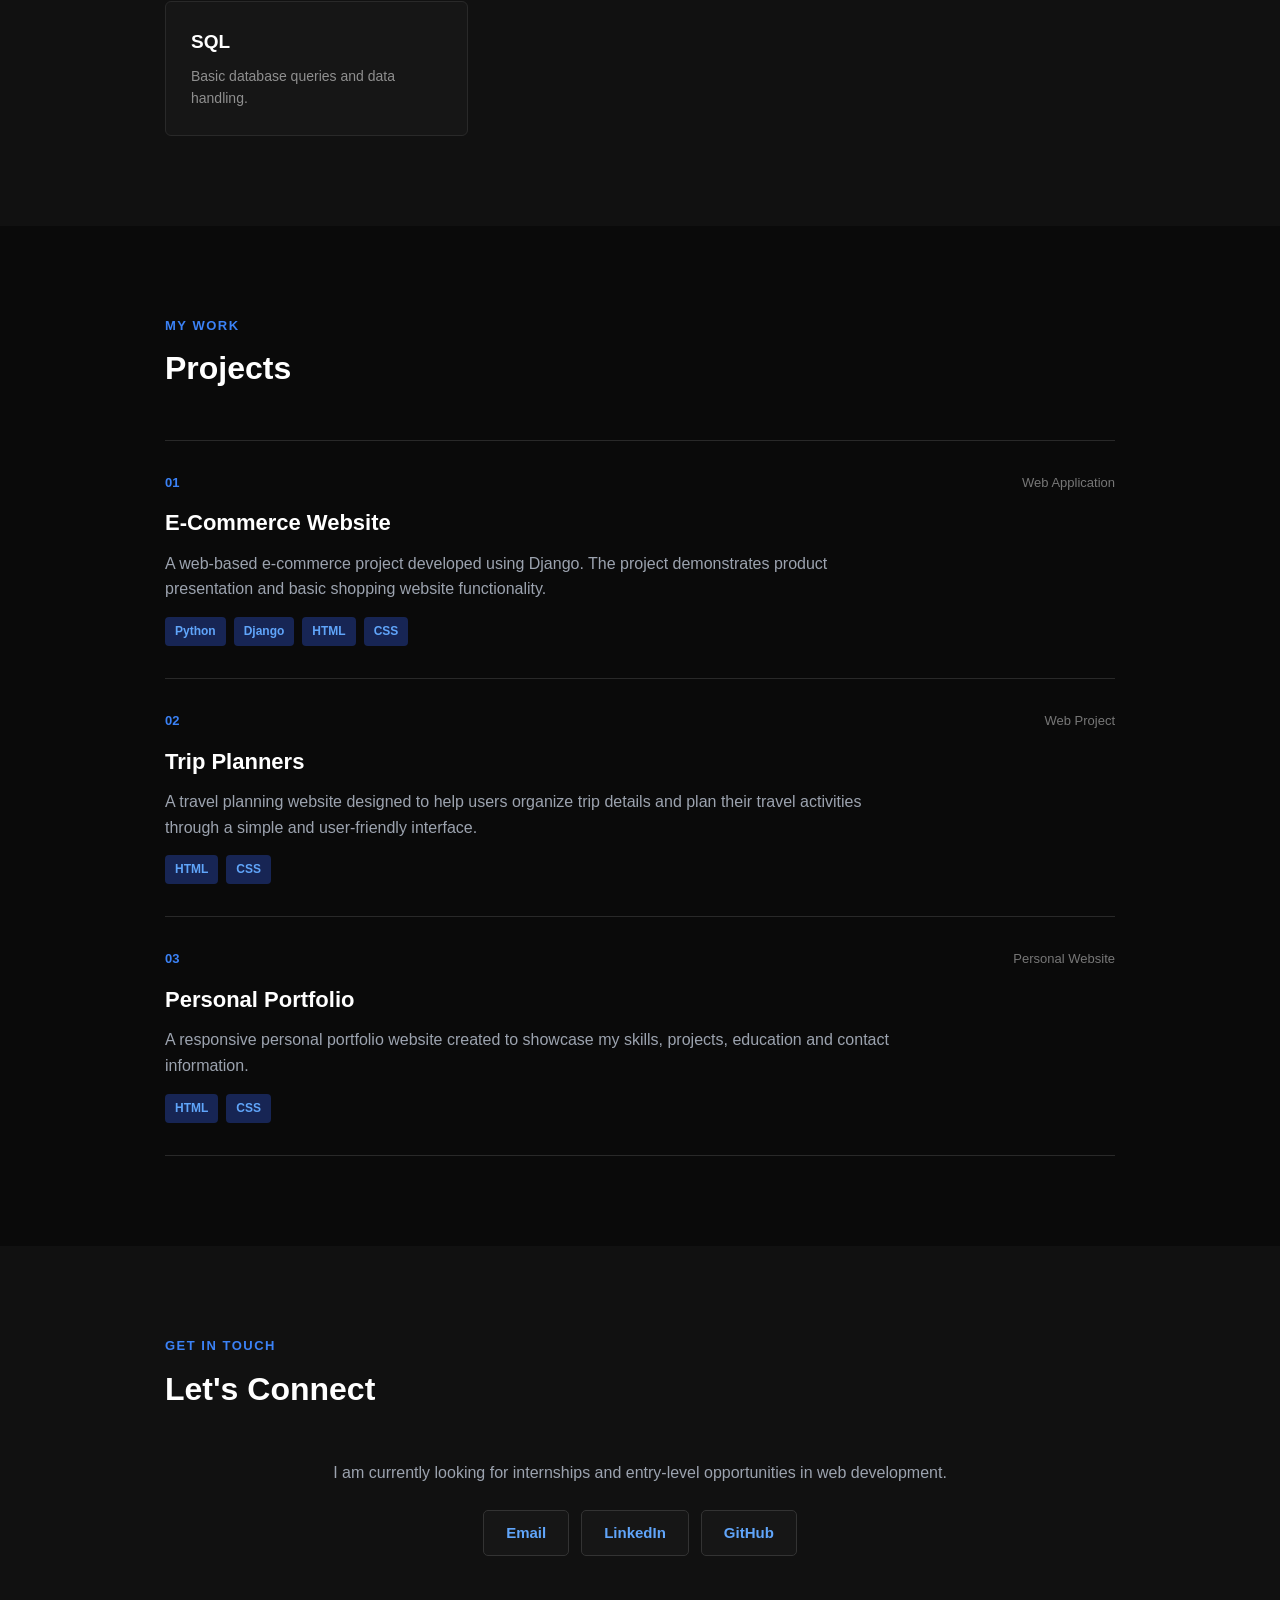
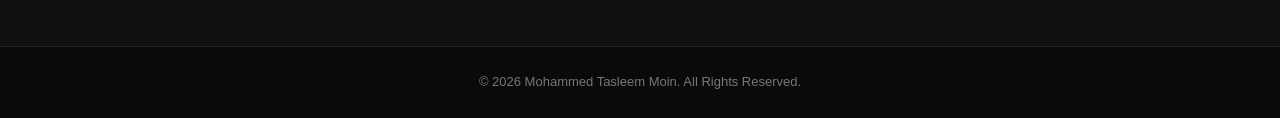
==== commit f237fcdb: "Add files via upload" ====
--- a/index.html
+++ b/index.html
@@ -3,46 +3,301 @@
 <head>
     <meta charset="UTF-8">
     <meta name="viewport" content="width=device-width, initial-scale=1.0">
-    <title>Modern Calculator</title>
+
+    <title>Mohammed Tasleem Moin | Web Developer</title>
+
+    <meta name="description"
+        content="Portfolio of Mohammed Tasleem Moin, BCA graduate and aspiring web developer.">
+
     <link rel="stylesheet" href="style.css">
 </head>
+
 <body>
 
-    <div class="calculator">
-
-        <div class="display">
-            <div id="previous"></div>
-            <input type="text" id="display" value="0" readonly>
-        </div>
-
-        <div class="buttons">
-            <button class="function" onclick="clearAll()">AC</button>
-            <button class="function" onclick="deleteLast()">DEL</button>
-            <button class="function" onclick="percentage()">%</button>
-            <button class="operator" onclick="chooseOperator('/')">÷</button>
-
-            <button onclick="number('7')">7</button>
-            <button onclick="number('8')">8</button>
-            <button onclick="number('9')">9</button>
-            <button class="operator" onclick="chooseOperator('*')">×</button>
-
-            <button onclick="number('4')">4</button>
-            <button onclick="number('5')">5</button>
-            <button onclick="number('6')">6</button>
-            <button class="operator" onclick="chooseOperator('-')">−</button>
-
-            <button onclick="number('1')">1</button>
-            <button onclick="number('2')">2</button>
-            <button onclick="number('3')">3</button>
-            <button class="operator" onclick="chooseOperator('+')">+</button>
-
-            <button class="zero" onclick="number('0')">0</button>
-            <button onclick="decimal()">.</button>
-            <button class="equal" onclick="calculate()">=</button>
-        </div>
-
-    </div>
-
-    <script src="script.js"></script>
+    <!-- Navigation -->
+    <header class="header">
+        <nav class="navbar">
+
+            <a href="#home" class="logo">
+                Mohammed <span>Moin</span>
+            </a>
+
+            <div class="nav-links">
+                <a href="#home">Home</a>
+                <a href="#about">About</a>
+                <a href="#skills">Skills</a>
+                <a href="#projects">Projects</a>
+                <a href="#contact">Contact</a>
+            </div>
+
+        </nav>
+    </header>
+
+
+    <!-- Hero Section -->
+    <main>
+
+        <section id="home" class="hero">
+
+            <div class="hero-content">
+
+                <p class="hero-intro">Hi, I'm</p>
+
+                <h1>Mohammed Tasleem Moin</h1>
+
+                <h2>BCA Graduate | Aspiring Web Developer</h2>
+
+                <p class="hero-description">
+                    I am a BCA graduate interested in web development.
+                    I create clean, responsive and user-friendly websites
+                    and continuously improve my technical skills.
+                </p>
+
+                <div class="hero-buttons">
+                    <a href="#projects" class="btn primary-btn">
+                        View My Projects
+                    </a>
+
+                    <a href="#contact" class="btn secondary-btn">
+                        Contact Me
+                    </a>
+                </div>
+
+            </div>
+
+        </section>
+
+
+        <!-- About Section -->
+        <section id="about" class="section">
+
+            <div class="section-heading">
+                <p>ABOUT ME</p>
+                <h2>About Me</h2>
+            </div>
+
+            <div class="about-content">
+
+                <div class="about-text">
+
+                    <p>
+                        I am a Bachelor of Computer Applications (BCA)
+                        graduate with an interest in web development and
+                        software development.
+                    </p>
+
+                    <p>
+                        I have basic knowledge of HTML, CSS, Python, SQL
+                        and Django. I have also worked on web development
+                        projects as part of my academic and personal learning.
+                    </p>
+
+                    <p>
+                        I am currently looking for an internship or
+                        entry-level opportunity where I can gain practical
+                        experience, contribute to real-world projects and
+                        grow as a developer.
+                    </p>
+
+                </div>
+
+                <div class="about-details">
+
+                    <div class="detail">
+                        <span>Education</span>
+                        <strong>Bachelor of Computer Applications</strong>
+                    </div>
+
+                    <div class="detail">
+                        <span>Experience</span>
+                        <strong>Fresher</strong>
+                    </div>
+
+                    <div class="detail">
+                        <span>Career Focus</span>
+                        <strong>Web Development</strong>
+                    </div>
+
+                </div>
+
+            </div>
+
+        </section>
+
+
+        <!-- Skills Section -->
+        <section id="skills" class="section light-section">
+
+            <div class="section-heading">
+                <p>WHAT I KNOW</p>
+                <h2>Technical Skills</h2>
+            </div>
+
+            <div class="skills-list">
+
+                <div class="skill">
+                    <h3>HTML</h3>
+                    <p>Building structured and semantic web pages.</p>
+                </div>
+
+                <div class="skill">
+                    <h3>CSS</h3>
+                    <p>Creating clean and responsive website designs.</p>
+                </div>
+
+                <div class="skill">
+                    <h3>Python</h3>
+                    <p>Basic programming and problem solving.</p>
+                </div>
+
+                <div class="skill">
+                    <h3>SQL</h3>
+                    <p>Basic database queries and data handling.</p>
+                </div>
+
+                
+
+            </div>
+
+        </section>
+
+
+        <!-- Projects Section -->
+        <section id="projects" class="section">
+
+            <div class="section-heading">
+                <p>MY WORK</p>
+                <h2>Projects</h2>
+            </div>
+
+            <div class="projects-list">
+
+                <!-- Project 1 -->
+                <article class="project">
+
+                    <div class="project-top">
+                        <span class="project-number">01</span>
+                        <span class="project-type">Web Application</span>
+                    </div>
+
+                    <h3>E-Commerce Website</h3>
+
+                    <p>
+                        A web-based e-commerce project developed using
+                        Django. The project demonstrates product
+                        presentation and basic shopping website functionality.
+                    </p>
+
+                    <div class="technologies">
+                        <span>Python</span>
+                        <span>Django</span>
+                        <span>HTML</span>
+                        <span>CSS</span>
+                    </div>
+
+                </article>
+
+
+                <!-- Project 2 -->
+                <article class="project">
+
+                    <div class="project-top">
+                        <span class="project-number">02</span>
+                        <span class="project-type">Web Project</span>
+                    </div>
+
+                    <h3>Trip Planners</h3>
+
+                    <p>
+                        A travel planning website designed to help users
+                        organize trip details and plan their travel activities
+                        through a simple and user-friendly interface.
+                    </p>
+
+                    <div class="technologies">
+                        <span>HTML</span>
+                        <span>CSS</span>
+                    </div>
+
+                </article>
+
+
+                <!-- Project 3 -->
+                <article class="project">
+
+                    <div class="project-top">
+                        <span class="project-number">03</span>
+                        <span class="project-type">Personal Website</span>
+                    </div>
+
+                    <h3>Personal Portfolio</h3>
+
+                    <p>
+                        A responsive personal portfolio website created to
+                        showcase my skills, projects, education and contact
+                        information.
+                    </p>
+
+                    <div class="technologies">
+                        <span>HTML</span>
+                        <span>CSS</span>
+                    </div>
+
+                </article>
+
+            </div>
+
+        </section>
+
+
+        <!-- Contact Section -->
+        <section id="contact" class="section light-section">
+
+            <div class="section-heading">
+                <p>GET IN TOUCH</p>
+                <h2>Let's Connect</h2>
+            </div>
+
+            <div class="contact-content">
+
+                <p>
+                    I am currently looking for internships and entry-level
+                    opportunities in web development.
+                </p>
+
+                <div class="contact-links">
+
+                    <!-- We will replace these with your real links later -->
+
+                    <a href="mdtasleemmoin@gmail.com">
+                        Email
+                    </a>
+
+                    <a href="#" target="_blank">
+                        LinkedIn
+                    </a>
+
+                    <a href="#" target="_blank">
+                        GitHub
+                    </a>
+
+                </div>
+
+            </div>
+
+        </section>
+
+    </main>
+
+
+    <!-- Footer -->
+    <footer class="footer">
+
+        <p>
+            © 2026 Mohammed Tasleem Moin. All Rights Reserved.
+        </p>
+
+    </footer>
+
 </body>
 </html>
--- a/style.css
+++ b/style.css
@@ -1,107 +1,492 @@
+/* =========================
+   RESET
+========================= */
+
 * {
     margin: 0;
     padding: 0;
     box-sizing: border-box;
 }
 
+html {
+    scroll-behavior: smooth;
+}
+
 body {
-    min-height: 100vh;
+    font-family: Arial, Helvetica, sans-serif;
+    background-color: #0a0a0a;
+    color: #f5f5f5;
+    line-height: 1.6;
+}
+
+a {
+    text-decoration: none;
+    color: inherit;
+}
+
+
+/* =========================
+   HEADER
+========================= */
+
+.header {
+    width: 100%;
+    background-color: #0a0a0a;
+    border-bottom: 1px solid #222222;
+
+    position: sticky;
+    top: 0;
+    z-index: 1000;
+}
+
+.navbar {
+    max-width: 1100px;
+    margin: 0 auto;
+    padding: 18px 25px;
+
+    display: flex;
+    align-items: center;
+    justify-content: space-between;
+}
+
+.logo {
+    font-size: 21px;
+    font-weight: 700;
+    color: #ffffff;
+}
+
+.logo span {
+    color: #3b82f6;
+}
+
+.nav-links {
+    display: flex;
+    align-items: center;
+    gap: 28px;
+}
+
+.nav-links a {
+    font-size: 15px;
+    color: #bdbdbd;
+    transition: color 0.2s ease;
+}
+
+.nav-links a:hover {
+    color: #3b82f6;
+}
+
+
+/* =========================
+   HERO
+========================= */
+
+.hero {
+    max-width: 1100px;
+    min-height: 600px;
+    margin: 0 auto;
+
+    padding: 100px 25px;
+
+    display: flex;
+    align-items: center;
+}
+
+.hero-content {
+    max-width: 780px;
+}
+
+.hero-intro {
+    color: #3b82f6;
+    font-size: 16px;
+    font-weight: 700;
+    margin-bottom: 12px;
+}
+
+.hero h1 {
+    font-size: 52px;
+    line-height: 1.15;
+    color: #ffffff;
+    margin-bottom: 15px;
+}
+
+.hero h2 {
+    font-size: 23px;
+    font-weight: 400;
+    color: #bdbdbd;
+    margin-bottom: 20px;
+}
+
+.hero-description {
+    max-width: 680px;
+    font-size: 17px;
+    color: #9ca3af;
+}
+
+.hero-buttons {
+    margin-top: 30px;
+
+    display: flex;
+    gap: 12px;
+    flex-wrap: wrap;
+}
+
+.btn {
+    display: inline-block;
+    padding: 11px 22px;
+
+    border-radius: 5px;
+
+    font-size: 15px;
+    font-weight: 600;
+
+    transition: all 0.2s ease;
+}
+
+.primary-btn {
+    background-color: #2563eb;
+    color: #ffffff;
+}
+
+.primary-btn:hover {
+    background-color: #1d4ed8;
+}
+
+.secondary-btn {
+    background-color: transparent;
+    color: #ffffff;
+    border: 1px solid #555555;
+}
+
+.secondary-btn:hover {
+    border-color: #3b82f6;
+    color: #3b82f6;
+}
+
+
+/* =========================
+   COMMON SECTIONS
+========================= */
+
+.section {
+    max-width: 1000px;
+    margin: 0 auto;
+    padding: 90px 25px;
+}
+
+.light-section {
+    max-width: none;
+    padding-left: calc((100% - 950px) / 2);
+    padding-right: calc((100% - 950px) / 2);
+
+    background-color: #111111;
+}
+
+.section-heading {
+    margin-bottom: 45px;
+}
+
+.section-heading p {
+    color: #3b82f6;
+    font-size: 13px;
+    font-weight: 700;
+    letter-spacing: 1.5px;
+    margin-bottom: 7px;
+}
+
+.section-heading h2 {
+    font-size: 32px;
+    color: #ffffff;
+}
+
+
+/* =========================
+   ABOUT
+========================= */
+
+.about-content {
+    display: grid;
+    grid-template-columns: 1.5fr 1fr;
+    gap: 60px;
+    align-items: start;
+}
+
+.about-text p {
+    color: #9ca3af;
+    margin-bottom: 18px;
+}
+
+.about-details {
+    border-left: 2px solid #2563eb;
+    padding-left: 25px;
+}
+
+.detail {
+    margin-bottom: 25px;
+}
+
+.detail:last-child {
+    margin-bottom: 0;
+}
+
+.detail span {
+    display: block;
+    font-size: 13px;
+    color: #777777;
+    margin-bottom: 4px;
+}
+
+.detail strong {
+    display: block;
+    font-size: 16px;
+    color: #eeeeee;
+}
+
+
+/* =========================
+   SKILLS
+========================= */
+
+.skills-list {
+    display: grid;
+    grid-template-columns: repeat(3, 1fr);
+    gap: 20px;
+}
+
+.skill {
+    background-color: #161616;
+    border: 1px solid #292929;
+    padding: 25px;
+
+    border-radius: 6px;
+
+    transition: border-color 0.2s ease;
+}
+
+.skill:hover {
+    border-color: #2563eb;
+}
+
+.skill h3 {
+    font-size: 19px;
+    color: #ffffff;
+    margin-bottom: 7px;
+}
+
+.skill p {
+    font-size: 14px;
+    color: #8f8f8f;
+}
+
+
+/* =========================
+   PROJECTS
+========================= */
+
+.projects-list {
+    border-top: 1px solid #292929;
+}
+
+.project {
+    padding: 32px 0;
+    border-bottom: 1px solid #292929;
+}
+
+.project-top {
+    display: flex;
+    align-items: center;
+    justify-content: space-between;
+
+    margin-bottom: 12px;
+}
+
+.project-number {
+    color: #3b82f6;
+    font-size: 13px;
+    font-weight: 700;
+}
+
+.project-type {
+    color: #777777;
+    font-size: 13px;
+}
+
+.project h3 {
+    font-size: 22px;
+    color: #ffffff;
+    margin-bottom: 10px;
+}
+
+.project > p {
+    max-width: 750px;
+    color: #9ca3af;
+    margin-bottom: 15px;
+}
+
+.technologies {
+    display: flex;
+    flex-wrap: wrap;
+    gap: 8px;
+}
+
+.technologies span {
+    padding: 5px 10px;
+
+    background-color: #172554;
+    color: #60a5fa;
+
+    border-radius: 4px;
+
+    font-size: 12px;
+    font-weight: 600;
+}
+
+
+/* =========================
+   CONTACT
+========================= */
+
+.contact-content {
+    text-align: center;
+    max-width: 650px;
+    margin: 0 auto;
+}
+
+.contact-content > p {
+    color: #9ca3af;
+    margin-bottom: 25px;
+}
+
+.contact-links {
     display: flex;
     justify-content: center;
-    align-items: center;
-    background: linear-gradient(135deg, #111827, #1e3a8a);
-    font-family: Arial, sans-serif;
-}
-
-.calculator {
-    width: 360px;
-    padding: 20px;
-    border-radius: 25px;
-    background: #1f2937;
-    box-shadow: 0 20px 50px rgba(0, 0, 0, 0.5);
-}
-
-.display {
-    height: 110px;
-    padding: 15px;
-    margin-bottom: 20px;
-    border-radius: 15px;
-    background: #111827;
-    overflow: hidden;
-}
-
-#previous {
-    height: 25px;
-    color: #9ca3af;
-    text-align: right;
-    font-size: 16px;
-}
-
-#display {
-    width: 100%;
-    height: 55px;
-    border: none;
-    outline: none;
-    background: transparent;
-    color: white;
-    text-align: right;
-    font-size: 36px;
-}
-
-.buttons {
-    display: grid;
-    grid-template-columns: repeat(4, 1fr);
     gap: 12px;
-}
-
-button {
-    height: 65px;
-    border: none;
-    border-radius: 15px;
-    background: #374151;
-    color: white;
-    font-size: 21px;
-    font-weight: bold;
-    cursor: pointer;
-    transition: 0.2s;
-}
-
-button:hover {
-    transform: scale(1.05);
-    filter: brightness(1.2);
-}
-
-button:active {
-    transform: scale(0.95);
-}
-
-.operator {
-    background: #2563eb;
-}
-
-.function {
-    background: #4b5563;
-}
-
-.equal {
-    background: #16a34a;
-}
-
-.zero {
-    grid-column: span 2;
-}
-
-@media (max-width: 450px) {
-    .calculator {
-        width: 92%;
-        padding: 15px;
-    }
-
-    button {
-        height: 58px;
-    }
-
-    #display {
-        font-size: 30px;
+    flex-wrap: wrap;
+}
+
+.contact-links a {
+    padding: 10px 22px;
+
+    background-color: #161616;
+    border: 1px solid #333333;
+    border-radius: 5px;
+
+    color: #60a5fa;
+    font-size: 15px;
+    font-weight: 600;
+
+    transition: all 0.2s ease;
+}
+
+.contact-links a:hover {
+    border-color: #2563eb;
+    background-color: #172554;
+}
+
+
+/* =========================
+   FOOTER
+========================= */
+
+.footer {
+    text-align: center;
+
+    padding: 25px;
+
+    background-color: #0a0a0a;
+    border-top: 1px solid #222222;
+
+    color: #777777;
+    font-size: 13px;
+}
+
+
+/* =========================
+   TABLET
+========================= */
+
+@media (max-width: 850px) {
+
+    .hero h1 {
+        font-size: 44px;
+    }
+
+    .about-content {
+        grid-template-columns: 1fr;
+        gap: 35px;
+    }
+
+    .skills-list {
+        grid-template-columns: repeat(2, 1fr);
+    }
+
+    .light-section {
+        padding-left: 25px;
+        padding-right: 25px;
+    }
+}
+
+
+/* =========================
+   MOBILE
+========================= */
+
+@media (max-width: 600px) {
+
+    .navbar {
+        flex-direction: column;
+        gap: 15px;
+        padding: 15px 20px;
+    }
+
+    .nav-links {
+        gap: 16px;
+        flex-wrap: wrap;
+        justify-content: center;
+    }
+
+    .nav-links a {
+        font-size: 13px;
+    }
+
+    .hero {
+        min-height: auto;
+        padding: 80px 25px;
+    }
+
+    .hero h1 {
+        font-size: 36px;
+    }
+
+    .hero h2 {
+        font-size: 19px;
+    }
+
+    .hero-description {
+        font-size: 15px;
+    }
+
+    .section {
+        padding: 65px 25px;
+    }
+
+    .section-heading h2 {
+        font-size: 28px;
+    }
+
+    .skills-list {
+        grid-template-columns: 1fr;
+    }
+
+    .project-top {
+        align-items: flex-start;
+        gap: 10px;
+    }
+
+    .contact-links {
+        flex-direction: column;
+    }
+
+    .contact-links a {
+        width: 100%;
     }
 }
